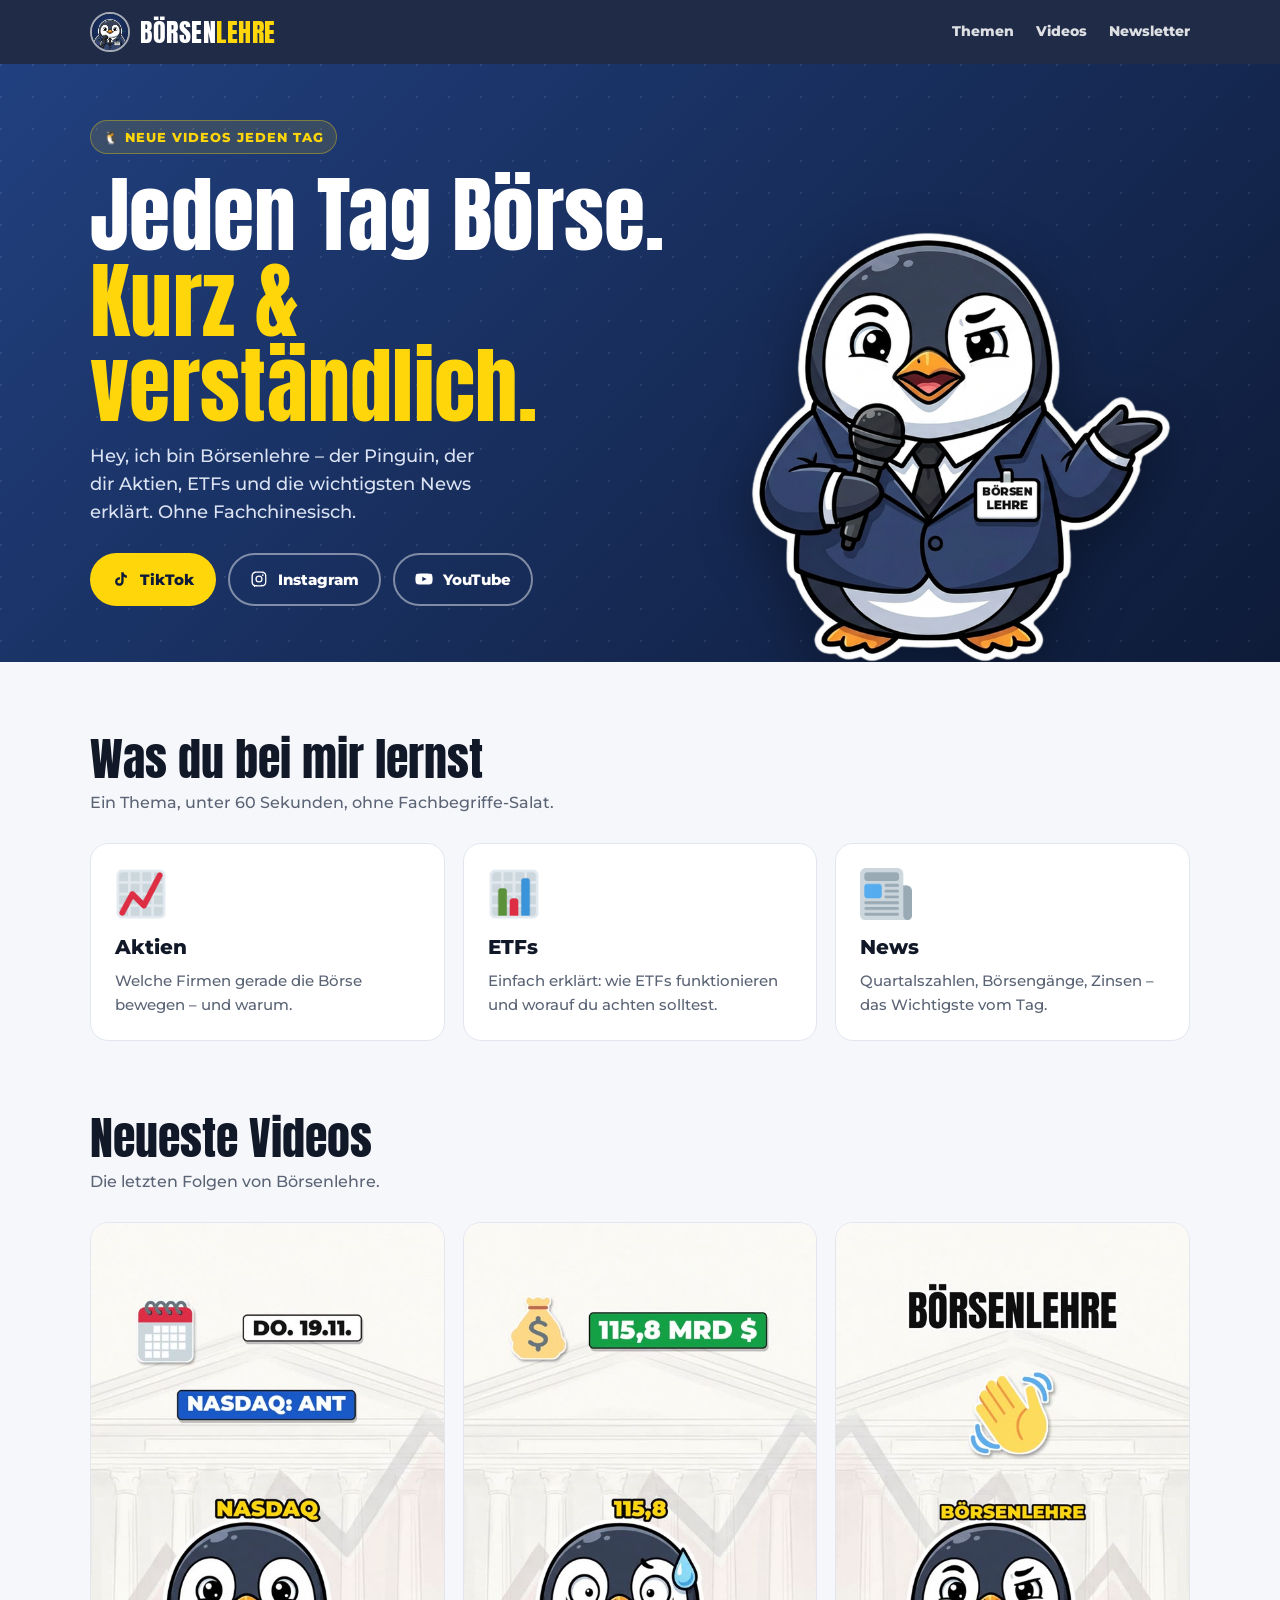
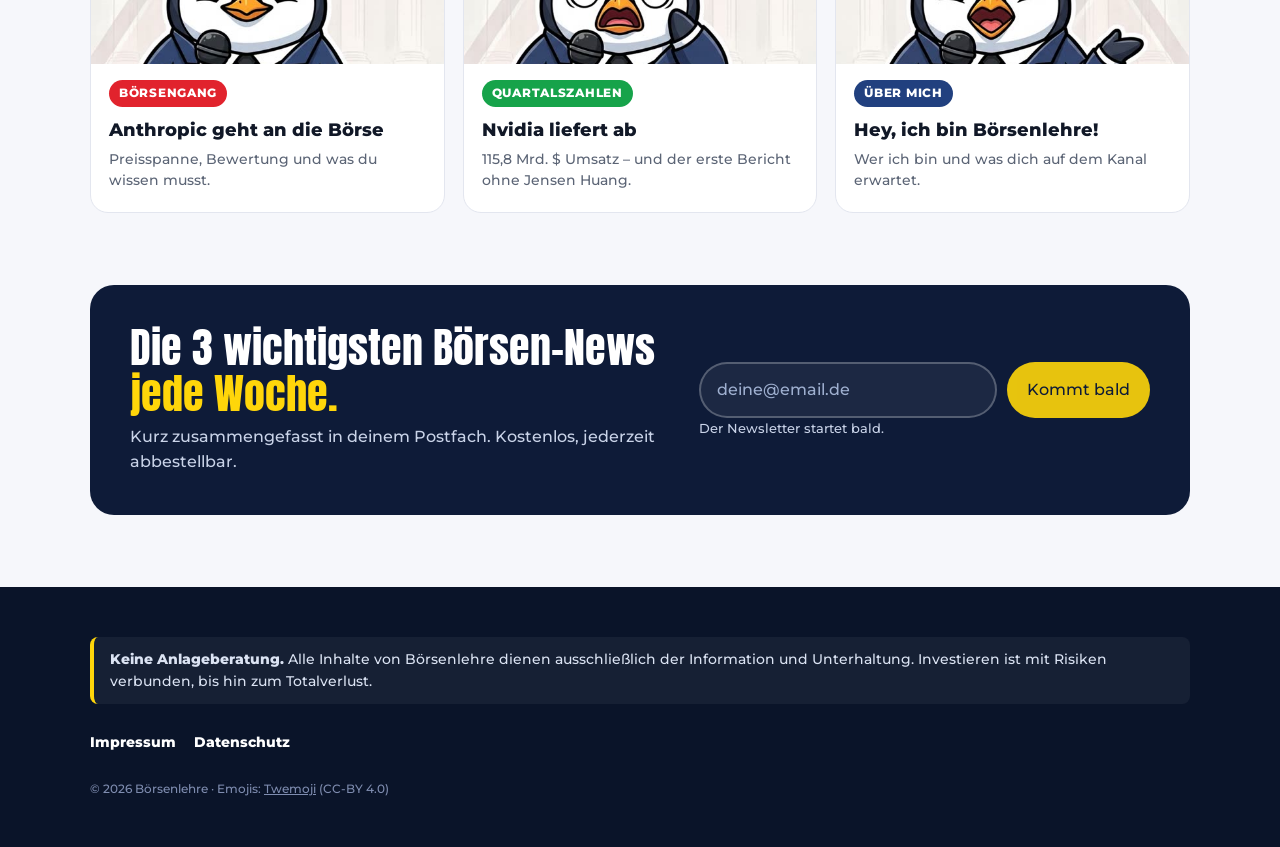
==== website/index.html @ 475ccbb2 "Add Börsenlehre website draft Co-Authored-By: Claude Opus 5.5 <noreply@anthropic.com> Claude-Session" ====
<!DOCTYPE html>
<html lang="de">
<head>
  <meta charset="utf-8">
  <meta name="viewport" content="width=device-width, initial-scale=1">
  <title>Börsenlehre – Jeden Tag Börse, kurz & verständlich</title>
  <meta name="description" content="Börsenlehre ist der Pinguin, der dir jeden Tag die Börse erklärt: Aktien, ETFs und News – kurz, verständlich und ohne Fachchinesisch.">
  <link rel="icon" href="assets/logo.png">
  <link rel="stylesheet" href="style.css">
</head>
<body>

<header class="site-header">
  <div class="wrap">
    <a class="brand" href="#">
      <img src="assets/logo.png" alt="Börsenlehre Logo">
      <span class="wordmark">BÖRSEN<span>LEHRE</span></span>
    </a>
    <nav class="nav">
      <a href="#themen">Themen</a>
      <a href="#videos">Videos</a>
      <a href="#newsletter">Newsletter</a>
    </nav>
  </div>
</header>

<main>
  <section class="hero" style="padding:0">
    <div class="wrap">
      <div>
        <span class="eyebrow">🐧 Neue Videos jeden Tag</span>
        <h1>Jeden Tag Börse.<br><span>Kurz & verständlich.</span></h1>
        <p class="lead">Hey, ich bin Börsenlehre – der Pinguin, der dir Aktien, ETFs und die wichtigsten News erklärt. Ohne Fachchinesisch.</p>
        <div class="socials">
          <!-- TODO: echte Profil-Links eintragen -->
          <a class="btn btn-primary" href="#" aria-label="Börsenlehre auf TikTok">
            <svg viewBox="0 0 24 24" aria-hidden="true"><path d="M16.6 5.8A4.3 4.3 0 0 1 15.5 3h-3.1v12.4a2.6 2.6 0 1 1-2.6-2.6c.3 0 .5 0 .8.1V9.8a5.7 5.7 0 1 0 4.9 5.6V9.1a7.4 7.4 0 0 0 4.3 1.4V7.4a4.3 4.3 0 0 1-3.2-1.6z"/></svg>
            TikTok
          </a>
          <a class="btn btn-ghost" href="#" aria-label="Börsenlehre auf Instagram">
            <svg viewBox="0 0 24 24" aria-hidden="true"><path d="M12 7.2A4.8 4.8 0 1 0 12 16.8 4.8 4.8 0 0 0 12 7.2zm0 7.9a3.1 3.1 0 1 1 0-6.2 3.1 3.1 0 0 1 0 6.2zM17 5.8a1.1 1.1 0 1 0 0 2.2 1.1 1.1 0 0 0 0-2.2zM21.9 7.9c-.1-1.6-.4-3-1.6-4.2S17.7 2.1 16.1 2c-1.7-.1-6.6-.1-8.2 0-1.6.1-3 .4-4.2 1.6S2.1 6.3 2 7.9c-.1 1.7-.1 6.6 0 8.2.1 1.6.4 3 1.6 4.2s2.6 1.5 4.2 1.6c1.7.1 6.6.1 8.2 0 1.6-.1 3-.4 4.2-1.6s1.5-2.6 1.6-4.2c.1-1.7.1-6.5 0-8.2zm-2.1 10a3.3 3.3 0 0 1-1.9 1.9c-1.3.5-4.4.4-5.9.4s-4.6.1-5.9-.4a3.3 3.3 0 0 1-1.9-1.9c-.5-1.3-.4-4.4-.4-5.9s-.1-4.6.4-5.9a3.3 3.3 0 0 1 1.9-1.9c1.3-.5 4.4-.4 5.9-.4s4.6-.1 5.9.4a3.3 3.3 0 0 1 1.9 1.9c.5 1.3.4 4.4.4 5.9s.1 4.6-.4 5.9z"/></svg>
            Instagram
          </a>
          <a class="btn btn-ghost" href="#" aria-label="Börsenlehre auf YouTube">
            <svg viewBox="0 0 24 24" aria-hidden="true"><path d="M23 7.2a3 3 0 0 0-2.1-2.1C19 4.6 12 4.6 12 4.6s-7 0-8.9.5A3 3 0 0 0 1 7.2 31 31 0 0 0 .5 12a31 31 0 0 0 .5 4.8 3 3 0 0 0 2.1 2.1c1.9.5 8.9.5 8.9.5s7 0 8.9-.5a3 3 0 0 0 2.1-2.1 31 31 0 0 0 .5-4.8 31 31 0 0 0-.5-4.8zM9.7 15V9l5.8 3-5.8 3z"/></svg>
            YouTube
          </a>
        </div>
      </div>
      <img class="hero-img" src="assets/pinguin-hero.png" alt="Börsenlehre, ein Pinguin im Anzug mit Mikrofon">
    </div>
  </section>

  <section id="themen">
    <div class="wrap">
      <div class="section-head">
        <h2>Was du bei mir lernst</h2>
        <p>Ein Thema, unter 60 Sekunden, ohne Fachbegriffe-Salat.</p>
      </div>
      <div class="topics">
        <article class="topic">
          <img src="assets/emoji-1f4c8.png" alt="">
          <h3>Aktien</h3>
          <p>Welche Firmen gerade die Börse bewegen – und warum.</p>
        </article>
        <article class="topic">
          <img src="assets/emoji-1f4ca.png" alt="">
          <h3>ETFs</h3>
          <p>Einfach erklärt: wie ETFs funktionieren und worauf du achten solltest.</p>
        </article>
        <article class="topic">
          <img src="assets/emoji-1f4f0.png" alt="">
          <h3>News</h3>
          <p>Quartalszahlen, Börsengänge, Zinsen – das Wichtigste vom Tag.</p>
        </article>
      </div>
    </div>
  </section>

  <section id="videos" style="padding-top:0">
    <div class="wrap">
      <div class="section-head">
        <h2>Neueste Videos</h2>
        <p>Die letzten Folgen von Börsenlehre.</p>
      </div>
      <div class="videos">
        <!-- TODO: Links zu den Videos auf TikTok/Instagram eintragen -->
        <a class="video" href="#">
          <div class="thumb"><img src="assets/thumb-anthropic.jpg" alt="Vorschaubild: Anthropic-Börsengang" loading="lazy"></div>
          <div class="body">
            <span class="tag red">Börsengang</span>
            <h3>Anthropic geht an die Börse</h3>
            <p>Preisspanne, Bewertung und was du wissen musst.</p>
          </div>
        </a>
        <a class="video" href="#">
          <div class="thumb"><img src="assets/thumb-nvidia.jpg" alt="Vorschaubild: Nvidia-Quartalszahlen" loading="lazy"></div>
          <div class="body">
            <span class="tag green">Quartalszahlen</span>
            <h3>Nvidia liefert ab</h3>
            <p>115,8 Mrd. $ Umsatz – und der erste Bericht ohne Jensen Huang.</p>
          </div>
        </a>
        <a class="video" href="#">
          <div class="thumb"><img src="assets/thumb-boersenlehre.jpg" alt="Vorschaubild: Börsenlehre stellt sich vor" loading="lazy"></div>
          <div class="body">
            <span class="tag blue">Über mich</span>
            <h3>Hey, ich bin Börsenlehre!</h3>
            <p>Wer ich bin und was dich auf dem Kanal erwartet.</p>
          </div>
        </a>
      </div>
    </div>
  </section>

  <section id="newsletter" style="padding-top:0">
    <div class="wrap">
      <div class="newsletter">
        <div>
          <h2>Die 3 wichtigsten Börsen-News<br><span>jede Woche.</span></h2>
          <p>Kurz zusammengefasst in deinem Postfach. Kostenlos, jederzeit abbestellbar.</p>
        </div>
        <div>
          <!-- Platzhalter: noch nicht mit einem Newsletter-Dienst verbunden -->
          <form class="nl-form" onsubmit="return false;">
            <input type="email" placeholder="deine@email.de" aria-label="E-Mail-Adresse" disabled>
            <button class="btn btn-primary" type="submit" disabled>Kommt bald</button>
          </form>
          <p class="nl-note">Der Newsletter startet bald.</p>
        </div>
      </div>
    </div>
  </section>
</main>

<footer class="site-footer">
  <div class="wrap">
    <p class="disclaimer"><strong>Keine Anlageberatung.</strong> Alle Inhalte von Börsenlehre dienen ausschließlich der Information und Unterhaltung. Investieren ist mit Risiken verbunden, bis hin zum Totalverlust.</p>
    <div class="footer-links">
      <a href="impressum.html">Impressum</a>
      <a href="datenschutz.html">Datenschutz</a>
    </div>
    <p class="small">© 2026 Börsenlehre · Emojis: <a href="https://github.com/jdecked/twemoji">Twemoji</a> (CC-BY 4.0)</p>
  </div>
</footer>

</body>
</html>
---- website/style.css ----
@font-face { font-family: "Anton"; src: url("fonts/Anton.ttf") format("truetype"); font-display: swap; }
@font-face { font-family: "Montserrat"; src: url("fonts/Montserrat-Medium.ttf") format("truetype"); font-weight: 500; font-display: swap; }
@font-face { font-family: "Montserrat"; src: url("fonts/Montserrat-ExtraBold.ttf") format("truetype"); font-weight: 800; font-display: swap; }

:root {
  --navy-900: #0e1b38;
  --navy-700: #21407f;
  --yellow: #ffd60a;
  --green: #16a34a;
  --red: #e1232d;
  --ink: #111827;
  --muted: #5b6475;
  --paper: #f6f7fb;
  --card: #ffffff;
  --line: #e3e6ef;
  --radius: 18px;
}

* { box-sizing: border-box; }
html { scroll-behavior: smooth; }
body {
  margin: 0;
  font-family: "Montserrat", system-ui, sans-serif;
  font-weight: 500;
  color: var(--ink);
  background: var(--paper);
  line-height: 1.55;
}
img { max-width: 100%; display: block; }
a { color: inherit; }
.wrap { width: min(1100px, 100% - 32px); margin-inline: auto; }

/* Header */
.site-header {
  position: sticky; top: 0; z-index: 10;
  background: rgba(14, 27, 56, 0.92);
  backdrop-filter: blur(8px);
  color: #fff;
}
.site-header .wrap { display: flex; align-items: center; justify-content: space-between; height: 64px; }
.brand { display: flex; align-items: center; gap: 10px; text-decoration: none; }
.brand img { width: 40px; height: 40px; border-radius: 50%; border: 2px solid rgba(255,255,255,.6); }
.wordmark { font-family: "Anton", sans-serif; font-size: 26px; letter-spacing: .5px; line-height: 1; }
.wordmark span { color: var(--yellow); }
.nav { display: flex; gap: 22px; font-weight: 800; font-size: 14px; }
.nav a { text-decoration: none; opacity: .85; }
.nav a:hover { opacity: 1; color: var(--yellow); }

/* Hero */
.hero {
  color: #fff;
  background:
    radial-gradient(circle at 1px 1px, rgba(255,255,255,.09) 1.5px, transparent 0) 0 0 / 32px 32px,
    linear-gradient(135deg, var(--navy-700), var(--navy-900));
  overflow: hidden;
}
.hero .wrap {
  display: grid; grid-template-columns: 1.15fr .85fr; align-items: center; gap: 24px;
  padding-block: 56px 0;
}
.eyebrow {
  display: inline-block; font-weight: 800; font-size: 13px; letter-spacing: .08em; text-transform: uppercase;
  color: var(--yellow); background: rgba(255,214,10,.12); border: 1px solid rgba(255,214,10,.35);
  padding: 6px 12px; border-radius: 999px;
}
.hero h1 {
  font-family: "Anton", sans-serif; font-weight: 400;
  font-size: clamp(44px, 7vw, 84px); line-height: 1.02; margin: 18px 0 14px; letter-spacing: .3px;
}
.hero h1 span { color: var(--yellow); }
.hero p.lead { font-size: 18px; max-width: 34ch; color: #dbe3f3; margin: 0 0 26px; }
.socials { display: flex; flex-wrap: wrap; gap: 12px; padding-bottom: 56px; }
.btn {
  display: inline-flex; align-items: center; gap: 10px;
  font-weight: 800; font-size: 15px; text-decoration: none;
  padding: 13px 20px; border-radius: 999px; border: 2px solid transparent;
  transition: transform .15s ease, background .15s ease;
}
.btn:hover { transform: translateY(-2px); }
.btn-primary { background: var(--yellow); color: var(--navy-900); }
.btn-ghost { border-color: rgba(255,255,255,.45); color: #fff; }
.btn-ghost:hover { background: rgba(255,255,255,.1); }
.btn svg { width: 18px; height: 18px; fill: currentColor; }
.hero-img { align-self: end; justify-self: center; width: min(420px, 100%); filter: drop-shadow(0 18px 28px rgba(0,0,0,.35)); }

/* Sections */
section { padding-block: 72px; }
.section-head { margin-bottom: 28px; }
.section-head h2 { font-family: "Anton", sans-serif; font-weight: 400; font-size: clamp(32px, 4.5vw, 46px); line-height: 1.1; margin: 0 0 6px; }
.section-head p { color: var(--muted); margin: 0; }

.topics { display: grid; grid-template-columns: repeat(3, 1fr); gap: 18px; }
.topic {
  background: var(--card); border: 1px solid var(--line); border-radius: var(--radius);
  padding: 24px;
}
.topic img { width: 52px; height: 52px; margin-bottom: 12px; }
.topic h3 { margin: 0 0 6px; font-size: 20px; font-weight: 800; }
.topic p { margin: 0; color: var(--muted); font-size: 15px; }

.videos { display: grid; grid-template-columns: repeat(3, 1fr); gap: 18px; }
.video {
  background: var(--card); border: 1px solid var(--line); border-radius: var(--radius);
  overflow: hidden; text-decoration: none; display: flex; flex-direction: column;
  transition: transform .15s ease, box-shadow .15s ease;
}
.video:hover { transform: translateY(-3px); box-shadow: 0 12px 28px rgba(14,27,56,.12); }
.video .thumb { aspect-ratio: 4 / 5; overflow: hidden; background: #eef0f6; }
.video .thumb img { width: 100%; height: 100%; object-fit: cover; object-position: top; }
.video .body { padding: 16px 18px 20px; }
.tag { display: inline-block; font-size: 12px; font-weight: 800; text-transform: uppercase; letter-spacing: .06em; padding: 4px 10px; border-radius: 999px; color: #fff; }
.tag.red { background: var(--red); }
.tag.green { background: var(--green); }
.tag.blue { background: var(--navy-700); }
.video h3 { font-size: 18px; font-weight: 800; margin: 10px 0 4px; }
.video p { margin: 0; color: var(--muted); font-size: 14px; }

.newsletter {
  background: var(--navy-900); color: #fff; border-radius: 24px;
  padding: 40px; display: grid; grid-template-columns: 1.2fr 1fr; gap: 28px; align-items: center;
}
.newsletter h2 { font-family: "Anton", sans-serif; font-weight: 400; font-size: clamp(30px, 4vw, 42px); margin: 0 0 8px; line-height: 1.1; }
.newsletter h2 span { color: var(--yellow); }
.newsletter p { margin: 0; color: #c9d3e8; }
.nl-form { display: flex; gap: 10px; flex-wrap: wrap; }
.nl-form input {
  flex: 1 1 220px; min-width: 0; padding: 14px 16px; border-radius: 999px; border: 2px solid rgba(255,255,255,.25);
  background: rgba(255,255,255,.06); color: #fff; font: inherit;
}
.nl-form input::placeholder { color: #9fb0d0; }
.nl-form button { border: 0; cursor: not-allowed; opacity: .9; font: inherit; }
.nl-note { font-size: 13px; color: #9fb0d0; margin-top: 10px; }

/* Footer */
.site-footer { background: #0a1429; color: #b8c3da; font-size: 14px; padding-block: 36px; }
.site-footer .wrap { display: grid; gap: 14px; }
.disclaimer { background: rgba(255,255,255,.05); border-left: 4px solid var(--yellow); padding: 12px 16px; border-radius: 8px; color: #dbe3f3; }
.footer-links { display: flex; flex-wrap: wrap; gap: 18px; }
.footer-links a { font-weight: 800; color: #fff; text-decoration: none; }
.footer-links a:hover { color: var(--yellow); }
.small { font-size: 12px; color: #7f8db0; }

/* Legal pages */
.legal { padding-block: 48px 72px; }
.legal h1 { font-family: "Anton", sans-serif; font-weight: 400; font-size: 44px; margin: 0 0 16px; }
.legal h2 { font-size: 18px; font-weight: 800; margin: 28px 0 6px; }
.placeholder { background: #fff6cc; border: 1px dashed #d4a800; padding: 1px 6px; border-radius: 4px; }

/* Responsive */
@media (max-width: 860px) {
  .hero .wrap { grid-template-columns: 1fr; text-align: center; padding-top: 40px; }
  .hero p.lead { margin-inline: auto; }
  .socials { justify-content: center; padding-bottom: 8px; }
  .hero-img { width: min(300px, 80%); }
  .topics, .videos { grid-template-columns: 1fr; }
  .videos { grid-template-columns: 1fr 1fr; }
  .newsletter { grid-template-columns: 1fr; padding: 28px; }
  .nav { display: none; }
  section { padding-block: 52px; }
}
@media (max-width: 520px) {
  .videos { grid-template-columns: 1fr; }
  .btn { width: 100%; justify-content: center; }
}
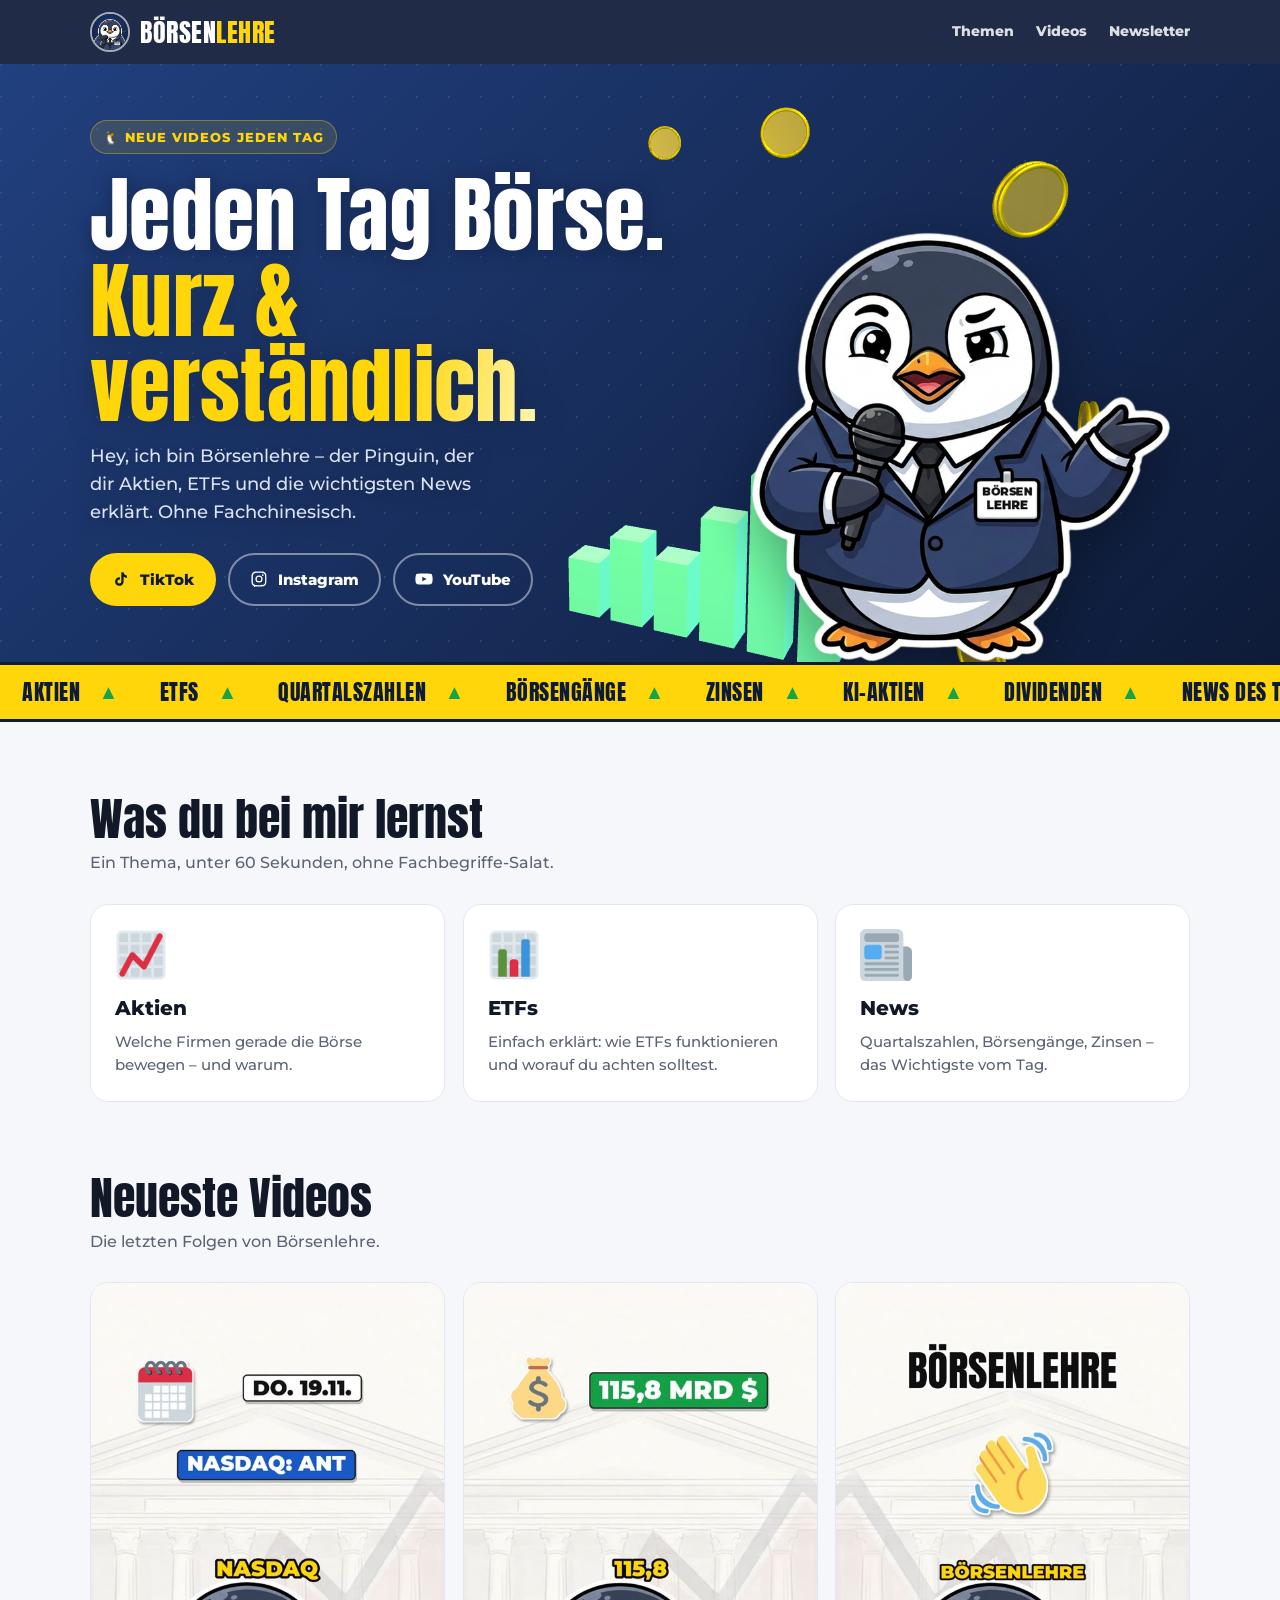
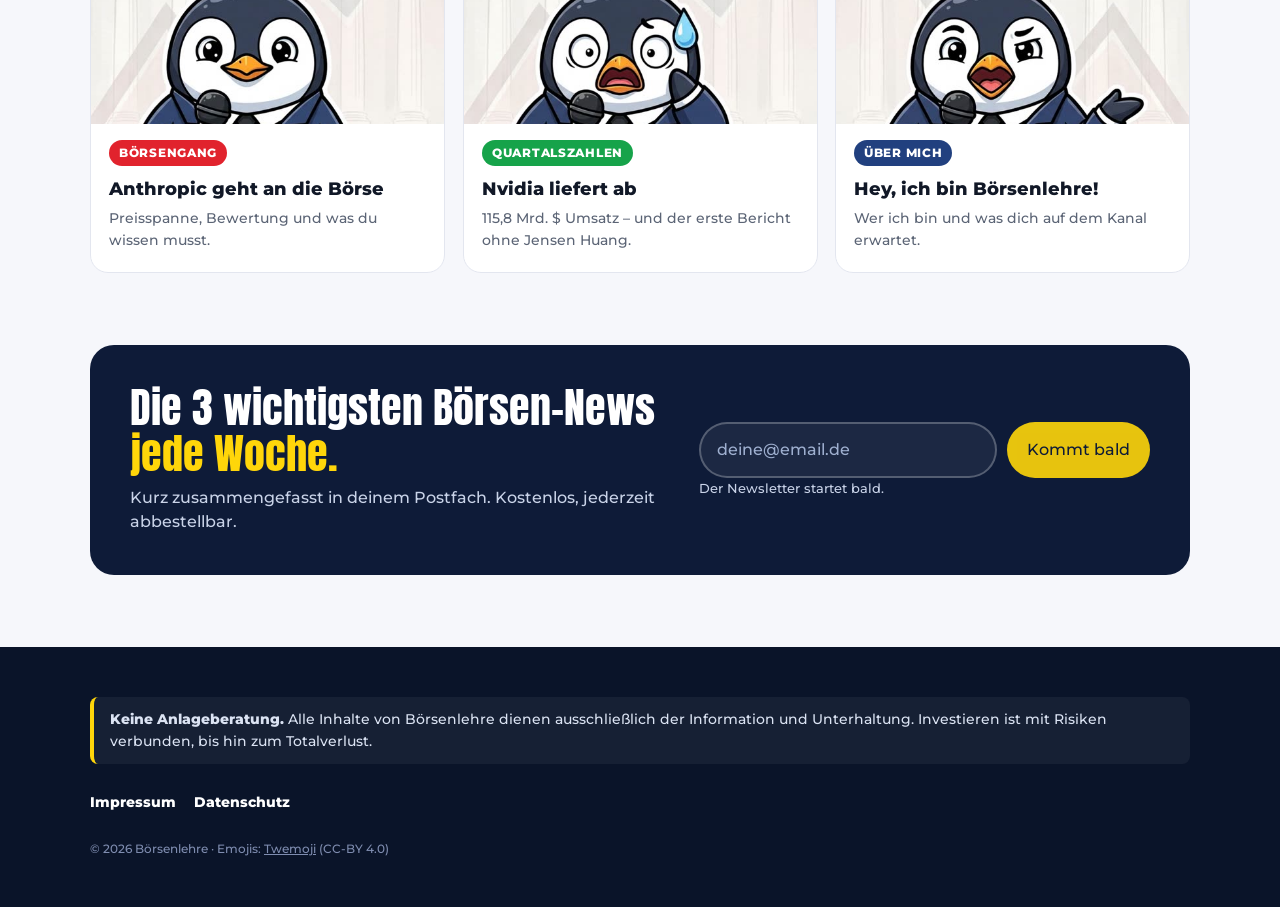
==== commit 99f821c0: "Website: 3D hero scene, ticker and smooth animations Co-Authored-By: Claude Opus 5.5 <noreply@anthro" ====
--- a/website/index.html
+++ b/website/index.html
@@ -26,6 +26,7 @@
 
 <main>
   <section class="hero" style="padding:0">
+    <canvas id="hero3d" aria-hidden="true"></canvas>
     <div class="wrap">
       <div>
         <span class="eyebrow">🐧 Neue Videos jeden Tag</span>
@@ -47,9 +48,16 @@
           </a>
         </div>
       </div>
-      <img class="hero-img" src="assets/pinguin-hero.png" alt="Börsenlehre, ein Pinguin im Anzug mit Mikrofon">
+      <div class="hero-wrap-img"><img class="hero-img" src="assets/pinguin-hero.png" alt="Börsenlehre, ein Pinguin im Anzug mit Mikrofon"></div>
     </div>
   </section>
+
+  <div class="ticker" aria-hidden="true">
+    <div class="ticker-track">
+      <span>AKTIEN</span><span>ETFS</span><span>QUARTALSZAHLEN</span><span>BÖRSENGÄNGE</span><span>ZINSEN</span><span>KI-AKTIEN</span><span>DIVIDENDEN</span><span>NEWS DES TAGES</span>
+      <span>AKTIEN</span><span>ETFS</span><span>QUARTALSZAHLEN</span><span>BÖRSENGÄNGE</span><span>ZINSEN</span><span>KI-AKTIEN</span><span>DIVIDENDEN</span><span>NEWS DES TAGES</span>
+    </div>
+  </div>
 
   <section id="themen">
     <div class="wrap">
@@ -58,17 +66,17 @@
         <p>Ein Thema, unter 60 Sekunden, ohne Fachbegriffe-Salat.</p>
       </div>
       <div class="topics">
-        <article class="topic">
+        <article class="topic" data-tilt>
           <img src="assets/emoji-1f4c8.png" alt="">
           <h3>Aktien</h3>
           <p>Welche Firmen gerade die Börse bewegen – und warum.</p>
         </article>
-        <article class="topic">
+        <article class="topic" data-tilt>
           <img src="assets/emoji-1f4ca.png" alt="">
           <h3>ETFs</h3>
           <p>Einfach erklärt: wie ETFs funktionieren und worauf du achten solltest.</p>
         </article>
-        <article class="topic">
+        <article class="topic" data-tilt>
           <img src="assets/emoji-1f4f0.png" alt="">
           <h3>News</h3>
           <p>Quartalszahlen, Börsengänge, Zinsen – das Wichtigste vom Tag.</p>
@@ -85,7 +93,7 @@
       </div>
       <div class="videos">
         <!-- TODO: Links zu den Videos auf TikTok/Instagram eintragen -->
-        <a class="video" href="#">
+        <a class="video" href="#" data-tilt>
           <div class="thumb"><img src="assets/thumb-anthropic.jpg" alt="Vorschaubild: Anthropic-Börsengang" loading="lazy"></div>
           <div class="body">
             <span class="tag red">Börsengang</span>
@@ -93,7 +101,7 @@
             <p>Preisspanne, Bewertung und was du wissen musst.</p>
           </div>
         </a>
-        <a class="video" href="#">
+        <a class="video" href="#" data-tilt>
           <div class="thumb"><img src="assets/thumb-nvidia.jpg" alt="Vorschaubild: Nvidia-Quartalszahlen" loading="lazy"></div>
           <div class="body">
             <span class="tag green">Quartalszahlen</span>
@@ -101,7 +109,7 @@
             <p>115,8 Mrd. $ Umsatz – und der erste Bericht ohne Jensen Huang.</p>
           </div>
         </a>
-        <a class="video" href="#">
+        <a class="video" href="#" data-tilt>
           <div class="thumb"><img src="assets/thumb-boersenlehre.jpg" alt="Vorschaubild: Börsenlehre stellt sich vor" loading="lazy"></div>
           <div class="body">
             <span class="tag blue">Über mich</span>
@@ -144,5 +152,8 @@
   </div>
 </footer>
 
+<script src="vendor/three.min.js"></script>
+<script src="hero3d.js"></script>
+
 </body>
 </html>
--- a/website/style.css
+++ b/website/style.css
@@ -32,7 +32,7 @@
 
 /* Header */
 .site-header {
-  position: sticky; top: 0; z-index: 10;
+  position: sticky; top: env(safe-area-inset-top, 0px); z-index: 10;
   background: rgba(14, 27, 56, 0.92);
   backdrop-filter: blur(8px);
   color: #fff;
@@ -81,7 +81,7 @@
 .btn-ghost { border-color: rgba(255,255,255,.45); color: #fff; }
 .btn-ghost:hover { background: rgba(255,255,255,.1); }
 .btn svg { width: 18px; height: 18px; fill: currentColor; }
-.hero-img { align-self: end; justify-self: center; width: min(420px, 100%); filter: drop-shadow(0 18px 28px rgba(0,0,0,.35)); }
+.hero-img { width: 100%; filter: drop-shadow(0 18px 28px rgba(0,0,0,.35)); }
 
 /* Sections */
 section { padding-block: 72px; }
@@ -151,7 +151,7 @@
   .hero .wrap { grid-template-columns: 1fr; text-align: center; padding-top: 40px; }
   .hero p.lead { margin-inline: auto; }
   .socials { justify-content: center; padding-bottom: 8px; }
-  .hero-img { width: min(300px, 80%); }
+  .hero-wrap-img { width: min(300px, 80vw); }
   .topics, .videos { grid-template-columns: 1fr; }
   .videos { grid-template-columns: 1fr 1fr; }
   .newsletter { grid-template-columns: 1fr; padding: 28px; }
@@ -162,3 +162,59 @@
   .videos { grid-template-columns: 1fr; }
   .btn { width: 100%; justify-content: center; }
 }
+
+/* ---------- 3D & Animationen ---------- */
+.hero { position: relative; isolation: isolate; }
+#hero3d { position: absolute; inset: 0; width: 100%; height: 100%; z-index: 0; pointer-events: none; }
+.hero .wrap { position: relative; z-index: 1; }
+.hero h1, .hero p.lead { text-shadow: 0 2px 18px rgba(14, 27, 56, .55); }
+
+@keyframes rise { from { transform: translateY(26px); opacity: 0; } to { transform: none; opacity: 1; } }
+@keyframes pop-in { from { transform: translateY(40px) scale(.92); opacity: 0; } to { transform: none; opacity: 1; } }
+@keyframes float { 0%, 100% { transform: translateY(0) rotate(-1deg); } 50% { transform: translateY(-14px) rotate(1deg); } }
+@keyframes bob { 0%, 100% { transform: translateY(0); } 50% { transform: translateY(-6px); } }
+@keyframes marquee { from { transform: translateX(0); } to { transform: translateX(-50%); } }
+@keyframes shine { from { background-position: -200% 0; } to { background-position: 200% 0; } }
+
+.hero .eyebrow { animation: rise .7s cubic-bezier(.2,.8,.2,1) both; }
+.hero h1 { animation: rise .8s .08s cubic-bezier(.2,.8,.2,1) both; }
+.hero p.lead { animation: rise .8s .18s cubic-bezier(.2,.8,.2,1) both; }
+.hero .socials { animation: rise .8s .28s cubic-bezier(.2,.8,.2,1) both; }
+.hero-wrap-img { width: min(420px, 100%); animation: pop-in 1s .2s cubic-bezier(.2,.9,.25,1.2) both; align-self: end; justify-self: center; }
+.hero-img { animation: float 5s 1.2s ease-in-out infinite; }
+.hero h1 span {
+  background: linear-gradient(100deg, var(--yellow) 0%, var(--yellow) 40%, #fff3a6 50%, var(--yellow) 60%, var(--yellow) 100%);
+  background-size: 200% 100%;
+  -webkit-background-clip: text; background-clip: text; color: transparent;
+  animation: shine 4.5s 1s linear infinite;
+  text-shadow: none;
+  filter: drop-shadow(0 2px 14px rgba(14, 27, 56, .5));
+}
+
+.ticker { background: var(--yellow); color: var(--navy-900); overflow: hidden; border-block: 3px solid var(--navy-900); }
+.ticker-track { display: flex; width: max-content; animation: marquee 28s linear infinite; }
+.ticker-track span { font-family: "Anton", sans-serif; font-size: 22px; letter-spacing: .5px; padding: 10px 22px; white-space: nowrap; }
+.ticker-track span::after { content: "▲"; color: var(--green); margin-left: 22px; font-size: 16px; vertical-align: 2px; }
+.ticker:hover .ticker-track { animation-play-state: paused; }
+
+[data-tilt] { position: relative; transition: transform .35s cubic-bezier(.2,.8,.2,1), box-shadow .35s ease; will-change: transform; transform-style: preserve-3d; }
+[data-tilt]::after {
+  content: ""; position: absolute; inset: 0; border-radius: inherit; pointer-events: none; opacity: 0; transition: opacity .3s ease;
+  background: radial-gradient(circle at var(--gx, 50%) var(--gy, 50%), rgba(255,255,255,.55), transparent 55%);
+}
+[data-tilt]:hover { box-shadow: 0 22px 40px rgba(14,27,56,.16); }
+[data-tilt]:hover::after { opacity: .6; }
+.topic img { animation: bob 3.2s ease-in-out infinite; }
+.topic:nth-child(2) img { animation-delay: -.8s; }
+.topic:nth-child(3) img { animation-delay: -1.6s; }
+.video .thumb img { transition: transform .6s cubic-bezier(.2,.8,.2,1); }
+.video:hover .thumb img { transform: scale(1.05); }
+.btn-primary { box-shadow: 0 0 0 0 rgba(255,214,10,.55); }
+.btn-primary:hover { box-shadow: 0 0 0 8px rgba(255,214,10,.15); }
+
+:focus-visible { outline: 3px solid var(--yellow); outline-offset: 3px; }
+
+@media (prefers-reduced-motion: reduce) {
+  *, *::before, *::after { animation: none !important; transition: none !important; }
+  .hero h1 span { color: var(--yellow); background: none; }
+}
